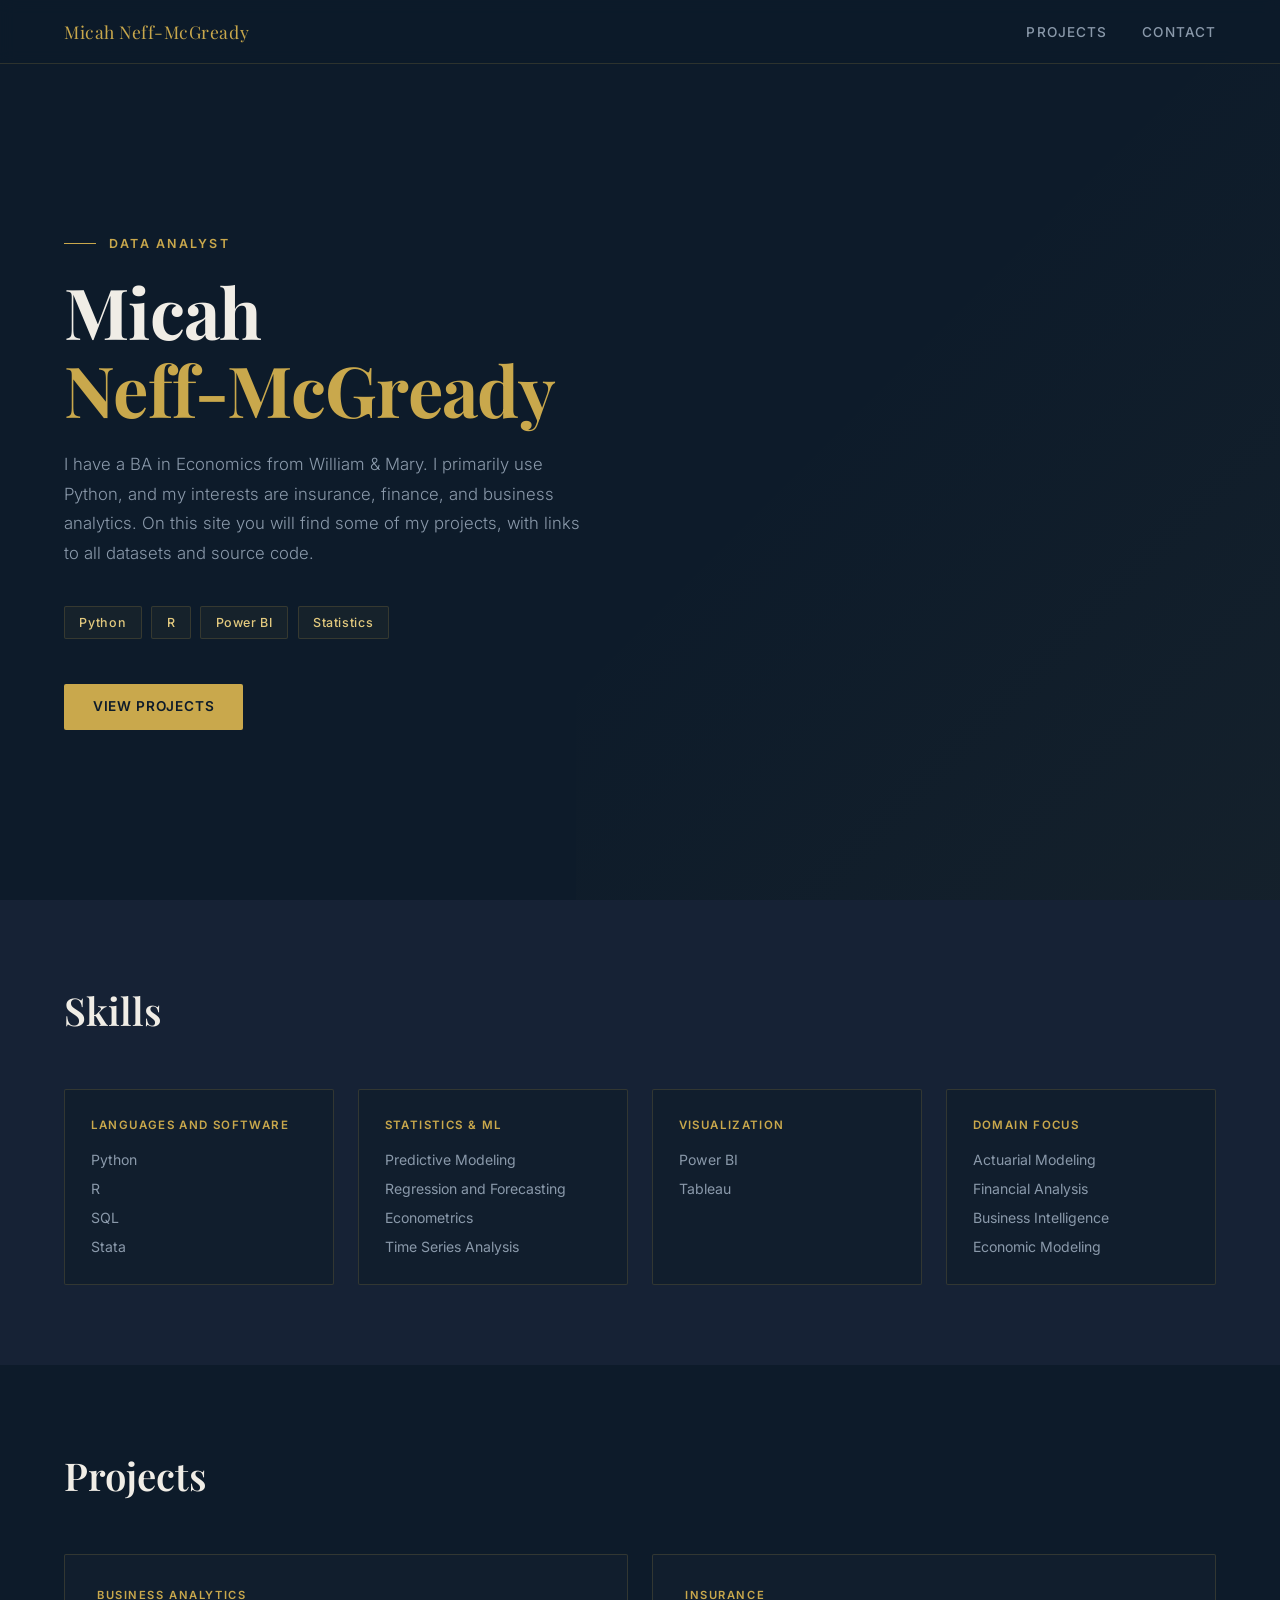
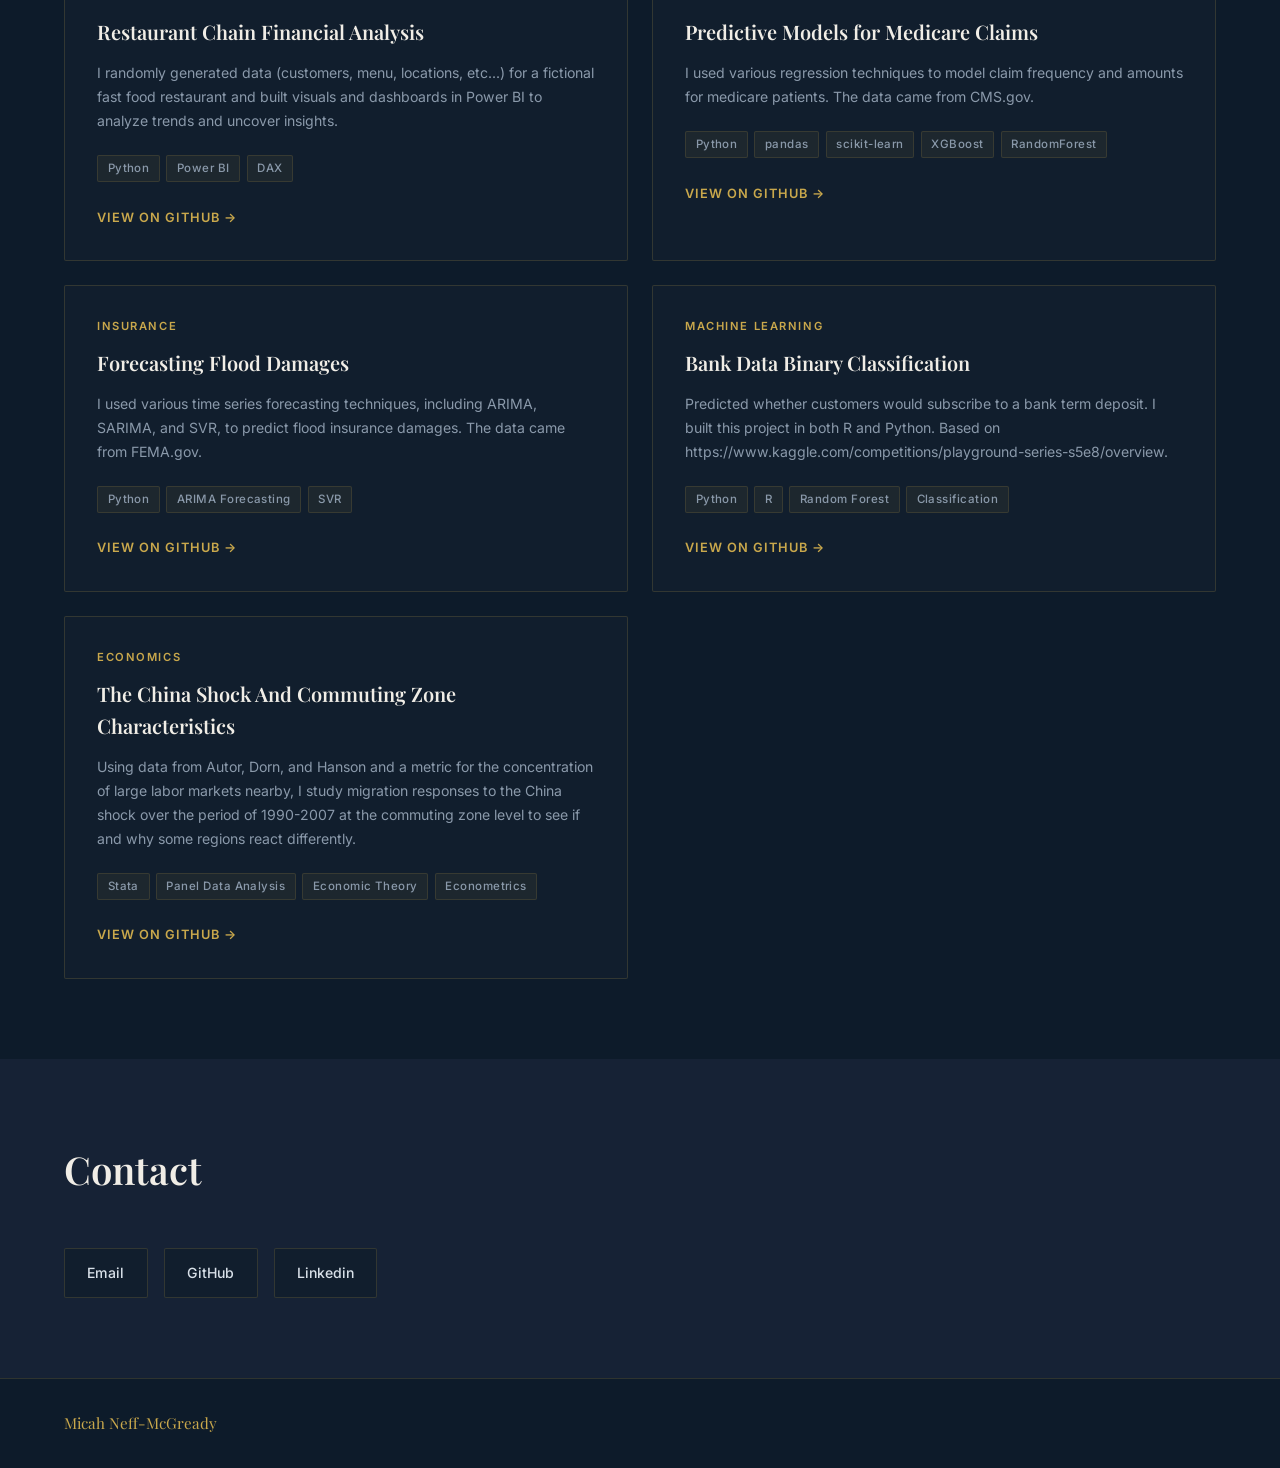
==== portfoliosite.html @ 59cb7c11 "Add portfolio homepage" ====
<html lang="en">

<head>
    <title>Micah Neff-McGready</title>
    <link rel="preconnect" href="https://fonts.googleapis.com">
    <link rel="preconnect" href="https://fonts.gstatic.com" crossorigin>
    <link
        href="https://fonts.googleapis.com/css2?family=Playfair+Display:wght@600;700&family=Inter:wght@300;400;500;600&display=swap"
        rel="stylesheet" />
    <meta charset="UTF-8" />
    <meta name="viewport" content="width=device-width, initial-scale=1.0" />
    <style>
        *,
        *::before,
        *::after {
            box-sizing: border-box;
            margin: 0;
            padding: 0;
        }

        :root {
            --navy: #0D1B2A;
            --navy-mid: #162235;
            --steel: #2C3E55;
            --gold: #C9A84C;
            --gold-lt: #E2C97E;
            --off-white: #F0EDE6;
            --muted: #8A99AA;
            --text: #D8E0E8;
            --card-bg: #111E2D;
            --border: rgba(201, 168, 76, 0.18);
        }

        html {
            scroll-behavior: smooth;
        }

        body {
            font-family: 'Inter', sans-serif;
            background: var(--navy);
            color: var(--text);
            line-height: 1.6;
        }

        /* Navigation Buttons */
        nav {
            position: fixed;
            top: 0;
            left: 0;
            right: 0;
            z-index: 100;
            display: flex;
            justify-content: space-between;
            align-items: center;
            padding: 1.1rem 4rem;
            background: rgba(13, 27, 42, 0.92);
            backdrop-filter: blur(8px);
            border-bottom: 1px solid var(--border);
        }

        .nav-name {
            font-family: 'Playfair Display', serif;
            font-size: 1.1rem;
            color: var(--gold);
            letter-spacing: 0.03em;
        }

        .nav-links {
            display: flex;
            gap: 2.2rem;
            list-style: none;
        }

        .nav-links a {
            text-decoration: none;
            color: var(--muted);
            font-size: 0.85rem;
            font-weight: 500;
            letter-spacing: 0.08em;
            text-transform: uppercase;
            transition: color 0.2s;
        }

        .nav-links a:hover {
            color: var(--gold);
        }

        /*  Hero Image */
        .hero {
            min-height: 100vh;
            display: flex;
            align-items: center;
            padding: 8rem 4rem 4rem;
            position: relative;
            overflow: hidden;
        }

        .hero::before {
            content: '';
            position: absolute;
            top: 0;
            right: 0;
            width: 55%;
            height: 100%;
            background: linear-gradient(135deg, transparent 40%, rgba(201, 168, 76, 0.04) 100%);
            pointer-events: none;
        }

        .hero-content {
            position: relative;
            z-index: 1;
            max-width: 680px;
        }

        .hero-eyebrow {
            font-size: 0.78rem;
            font-weight: 600;
            letter-spacing: 0.18em;
            text-transform: uppercase;
            color: var(--gold);
            margin-bottom: 1.2rem;
            display: flex;
            align-items: center;
            gap: 0.8rem;
        }

        .hero-eyebrow::before {
            content: '';
            display: inline-block;
            width: 32px;
            height: 1px;
            background: var(--gold);
        }

        h1 {
            font-family: 'Playfair Display', serif;
            font-size: clamp(2.8rem, 6vw, 4.4rem);
            font-weight: 700;
            line-height: 1.1;
            color: var(--off-white);
            margin-bottom: 1.4rem;
            letter-spacing: -0.01em;
        }

        h1 span {
            color: var(--gold);
        }

        .hero-bio {
            font-size: 1.05rem;
            font-weight: 300;
            color: var(--muted);
            max-width: 520px;
            margin-bottom: 2.4rem;
            line-height: 1.75;
        }

        .hero-tags {
            display: flex;
            flex-wrap: wrap;
            gap: 0.6rem;
            margin-bottom: 2.8rem;
        }

        .tag {
            padding: 0.35rem 0.9rem;
            border: 1px solid var(--border);
            border-radius: 2px;
            font-size: 0.78rem;
            font-weight: 500;
            color: var(--gold-lt);
            letter-spacing: 0.05em;
            background: rgba(201, 168, 76, 0.05);
        }

        .hero-cta {
            display: flex;
            gap: 1rem;
            flex-wrap: wrap;
        }

        .btn {
            padding: 0.75rem 1.8rem;
            font-size: 0.85rem;
            font-weight: 600;
            letter-spacing: 0.06em;
            text-transform: uppercase;
            text-decoration: none;
            border-radius: 2px;
            transition: all 0.2s;
            cursor: pointer;
            border: none;
        }

        .btn-primary {
            background: var(--gold);
            color: var(--navy);
        }

        .btn-primary:hover {
            background: var(--gold-lt);
        }

        .btn-outline {
            background: transparent;
            color: var(--gold);
            border: 1px solid var(--gold);
        }

        .btn-outline:hover {
            background: rgba(201, 168, 76, 0.08);
        }

        /* Sections */
        section {
            padding: 5rem 4rem;
        }

        .section-label {
            font-size: 0.75rem;
            font-weight: 600;
            letter-spacing: 0.18em;
            text-transform: uppercase;
            color: var(--gold);
            margin-bottom: 0.6rem;
            display: flex;
            align-items: center;
            gap: 0.8rem;
        }

        .section-label::before {
            content: '';
            display: inline-block;
            width: 24px;
            height: 1px;
            background: var(--gold);
        }

        h2 {
            font-family: 'Playfair Display', serif;
            font-size: clamp(1.8rem, 3vw, 2.4rem);
            color: var(--off-white);
            margin-bottom: 3rem;
            font-weight: 600;
        }

        /* Skills */
        .skills-section {
            background: var(--navy-mid);
        }

        .skills-grid {
            display: grid;
            grid-template-columns: repeat(auto-fit, minmax(200px, 1fr));
            gap: 1.5rem;
        }

        .skill-card {
            padding: 1.6rem;
            background: var(--card-bg);
            border: 1px solid var(--border);
            border-radius: 2px;
        }

        .skill-card-title {
            font-size: 0.72rem;
            font-weight: 600;
            letter-spacing: 0.12em;
            text-transform: uppercase;
            color: var(--gold);
            margin-bottom: 0.9rem;
        }

        .skill-list {
            list-style: none;
            display: flex;
            flex-direction: column;
            gap: 0.4rem;
        }

        .skill-list li {
            font-size: 0.88rem;
            color: var(--muted);
            font-weight: 400;
        }

        /* Projects */
        .projects-grid {
            display: grid;
            grid-template-columns: repeat(2, 1fr);
            gap: 1.5rem;
        }

        .project-card:last-child:nth-child(odd) {
            grid-column: 1 / 2;
        }

        .project-card {
            width: 100%;
            max-width: 100%;
        }

        .project-card {
            background: var(--card-bg);
            border: 1px solid var(--border);
            border-radius: 2px;
            padding: 2rem;
            transition: border-color 0.2s, transform 0.2s;
            position: relative;
            overflow: hidden;
        }

        .project-card::before {
            content: '';
            position: absolute;
            top: 0;
            left: 0;
            width: 3px;
            height: 0;
            background: var(--gold);
            transition: height 0.3s ease;
        }

        .project-card:hover {
            border-color: rgba(201, 168, 76, 0.4);
            transform: translateY(-2px);
        }

        .project-card:hover::before {
            height: 100%;
        }

        .project-domain {
            font-size: 0.7rem;
            font-weight: 600;
            letter-spacing: 0.14em;
            text-transform: uppercase;
            color: var(--gold);
            margin-bottom: 0.7rem;
        }

        .project-title {
            font-family: 'Playfair Display', serif;
            font-size: 1.25rem;
            color: var(--off-white);
            margin-bottom: 0.8rem;
            font-weight: 600;
        }

        .project-desc {
            font-size: 0.88rem;
            color: var(--muted);
            line-height: 1.7;
            margin-bottom: 1.4rem;
        }

        .project-stack {
            display: flex;
            flex-wrap: wrap;
            gap: 0.4rem;
            margin-bottom: 1.6rem;
        }

        .stack-tag {
            font-size: 0.72rem;
            font-weight: 500;
            padding: 0.2rem 0.6rem;
            background: rgba(201, 168, 76, 0.07);
            border: 1px solid rgba(201, 168, 76, 0.15);
            border-radius: 2px;
            color: var(--muted);
            letter-spacing: 0.04em;
        }

        .project-link {
            font-size: 0.8rem;
            font-weight: 600;
            letter-spacing: 0.08em;
            text-transform: uppercase;
            color: var(--gold);
            text-decoration: none;
            display: inline-flex;
            align-items: center;
            gap: 0.4rem;
            transition: gap 0.2s;
        }

        .project-link:hover {
            gap: 0.7rem;
        }

        /* Contact */
        .contact-section {
            background: var(--navy-mid);
        }

        .contact-inner {
            max-width: 560px;
        }

        .contact-desc {
            font-size: 1rem;
            color: var(--muted);
            margin-bottom: 2rem;
            line-height: 1.75;
            font-weight: 300;
        }

        .contact-links {
            display: flex;
            gap: 1rem;
            flex-wrap: wrap;
        }

        .contact-item {
            display: flex;
            align-items: center;
            gap: 0.6rem;
            padding: 0.8rem 1.4rem;
            border: 1px solid var(--border);
            border-radius: 2px;
            text-decoration: none;
            color: var(--text);
            font-size: 0.88rem;
            font-weight: 500;
            transition: border-color 0.2s, color 0.2s;
            background: var(--card-bg);
        }

        .contact-item:hover {
            border-color: var(--gold);
            color: var(--gold);
        }

        /* Footer */
        footer {
            padding: 2rem 4rem;
            border-top: 1px solid var(--border);
            display: flex;
            justify-content: space-between;
            align-items: center;
            flex-wrap: wrap;
            gap: 1rem;
        }

        .footer-name {
            font-family: 'Playfair Display', serif;
            color: var(--gold);
            font-size: 0.95rem;
        }

        .footer-note {
            font-size: 0.78rem;
            color: var(--muted);
        }

        @media (max-width: 768px) {
            nav {
                padding: 1rem 1.5rem;
            }

            .nav-links {
                gap: 1.2rem;
            }

            .hero,
            section,
            footer {
                padding-left: 1.5rem;
                padding-right: 1.5rem;
            }

            .hero {
                padding-top: 7rem;
            }
        }
    </style>

</head>

<body>
    <nav>
        <span class="nav-name">Micah Neff-McGready</span>
        <ul class="nav-links">
            <li><a href="#projects">Projects</a></li>
            <li><a href="#contact">Contact</a></li>
        </ul>
    </nav>

    <!--Hero-->
    <section class="hero" id="home">
        <div class="hero-content">
            <div class="hero-eyebrow">Data Analyst</div>
            <h1>Micah<br><span>Neff-McGready</span></h1>
            <p class="hero-bio">
                I have a BA in Economics from William & Mary. I primarily use Python, and my interests are insurance,
                finance, and business analytics.
                On this site you will find some of my projects, with links to all datasets and source code.
            </p>
            <div class="hero-tags">
                <span class="tag">Python</span>
                <span class="tag">R</span>
                <span class="tag">Power BI</span>
                <span class="tag">Statistics</span>
            </div>
            <div class="hero-cta">
                <a href="#projects" class="btn btn-primary">View Projects</a>
            </div>
        </div>
    </section>



    <!--Skills-->
    <section class="skills-section" id="skills">
        <h2>Skills</h2>
        <div class="skills-grid">
            <div class="skill-card">
                <div class="skill-card-title">Languages and Software</div>
                <ul class="skill-list">
                    <li>Python</li>
                    <li>R</li>
                    <li>SQL</li>
                    <li>Stata</li>
                </ul>
            </div>
            <div class="skill-card">
                <div class="skill-card-title">Statistics & ML</div>
                <ul class="skill-list">
                    <li>Predictive Modeling</li>
                    <li>Regression and Forecasting</li>
                    <li>Econometrics</li>
                    <li>Time Series Analysis</li>
                </ul>
            </div>
            <div class="skill-card">
                <div class="skill-card-title">Visualization</div>
                <ul class="skill-list">
                    <li>Power BI</li>
                    <li>Tableau</li>
                </ul>
            </div>
            <div class="skill-card">
                <div class="skill-card-title">Domain Focus</div>
                <ul class="skill-list">
                    <li>Actuarial Modeling</li>
                    <li>Financial Analysis</li>
                    <li>Business Intelligence</li>
                    <li>Economic Modeling</li>
                </ul>
            </div>
        </div>
    </section>


    <!--Projects-->
    <section id="projects">
        <h2>Projects</h2>
        <div class="projects-grid">

            <div class="project-card">
                <div class="project-domain">Business Analytics</div>
                <div class="project-title">Restaurant Chain Financial Analysis</div>
                <p class="project-desc">
                    I randomly generated data (customers, menu, locations, etc...) for a fictional fast food restaurant
                    and built visuals and dashboards in Power BI to analyze trends and uncover insights.
                </p>
                <div class="project-stack">
                    <span class="stack-tag">Python</span>
                    <span class="stack-tag">Power BI</span>
                    <span class="stack-tag">DAX</span>
                </div>
                <a href="https://github.com/micahnmcg36-droid/Restaurant-Business" class="project-link"
                    target="_blank">View on GitHub →</a>
            </div>

            <div class="project-card">
                <div class="project-domain">Insurance</div>
                <div class="project-title">Predictive Models for Medicare Claims</div>
                <p class="project-desc">
                    I used various regression techniques to model claim frequency and amounts for medicare patients. The
                    data came from CMS.gov.
                </p>
                <div class="project-stack">
                    <span class="stack-tag">Python</span>
                    <span class="stack-tag">pandas</span>
                    <span class="stack-tag">scikit-learn</span>
                    <span class="stack-tag">XGBoost</span>
                    <span class="stack-tag">RandomForest</span>
                </div>
                <a href="https://github.com/micahnmcg36-droid/Actuarial-Projects" class="project-link"
                    target="_blank">View on GitHub →</a>
            </div>

            <div class="project-card">
                <div class="project-domain">Insurance</div>
                <div class="project-title">Forecasting Flood Damages</div>
                <p class="project-desc">
                    I used various time series forecasting techniques, including ARIMA, SARIMA, and SVR, to predict
                    flood insurance damages. The data came from FEMA.gov.
                </p>
                <div class="project-stack">
                    <span class="stack-tag">Python</span>
                    <span class="stack-tag">ARIMA Forecasting</span>
                    <span class="stack-tag">SVR</span>
                </div>
                <a href="https://github.com/micahnmcg36-droid/Actuarial-Projects" class="project-link"
                    target="_blank">View on GitHub →</a>
            </div>

            <div class="project-card">
                <div class="project-domain">Machine Learning</div>
                <div class="project-title">Bank Data Binary Classification</div>
                <p class="project-desc">
                    Predicted whether customers would subscribe to a bank term deposit. I built this project in both R
                    and Python. Based on https://www.kaggle.com/competitions/playground-series-s5e8/overview.
                </p>
                <div class="project-stack">
                    <span class="stack-tag">Python</span>
                    <span class="stack-tag">R</span>
                    <span class="stack-tag">Random Forest</span>
                    <span class="stack-tag">Classification</span>
                </div>
                <a href="https://github.com/micahnmcg36-droid/Bank-Data/blob/main/Bank_Data.ipynb" class="project-link"
                    target="_blank">View on GitHub →</a>
            </div>


            <div class="project-card">
                <div class="project-domain">Economics</div>
                <div class="project-title">The China Shock And Commuting Zone Characteristics</div>
                <p class="project-desc">
                    Using data from Autor, Dorn, and Hanson and a metric for the concentration of large labor markets
                    nearby, I study migration responses to the China shock over the period of 1990-2007 at the commuting
                    zone level to see if and why some regions react differently.
                </p>
                <div class="project-stack">
                    <span class="stack-tag">Stata</span>
                    <span class="stack-tag">Panel Data Analysis</span>
                    <span class="stack-tag">Economic Theory</span>
                    <span class="stack-tag">Econometrics</span>
                </div>
                <a href="https://github.com/micahnmcg36-droid/Economics-Projects" class="project-link"
                    target="_blank">View
                    on GitHub →</a>
            </div>
        </div>

    </section>

    <!--Contact-->

    <section class="contact-section" id="contact">
        <div class="contact-inner">
            <h2>Contact</h2>
            <div class="contact-links">
                <a href="mailto:micahnmcg36@gmail.com" class="contact-item">
                     Email
                </a>
                <a href="https://github.com/micahnmcg36-droid" class="contact-item" target="_blank">
                     GitHub
                </a>
                <a href ="https://www.linkedin.com/in/micah-mcg/" class="contact-item" target="_blank">
                    Linkedin
                </a>
            </div>
        </div>
    </section>

    <!--Footer-->
    <footer>
        <span class="footer-name">Micah Neff-McGready</span>
    </footer>

</body>

</html>





</body>

</html>
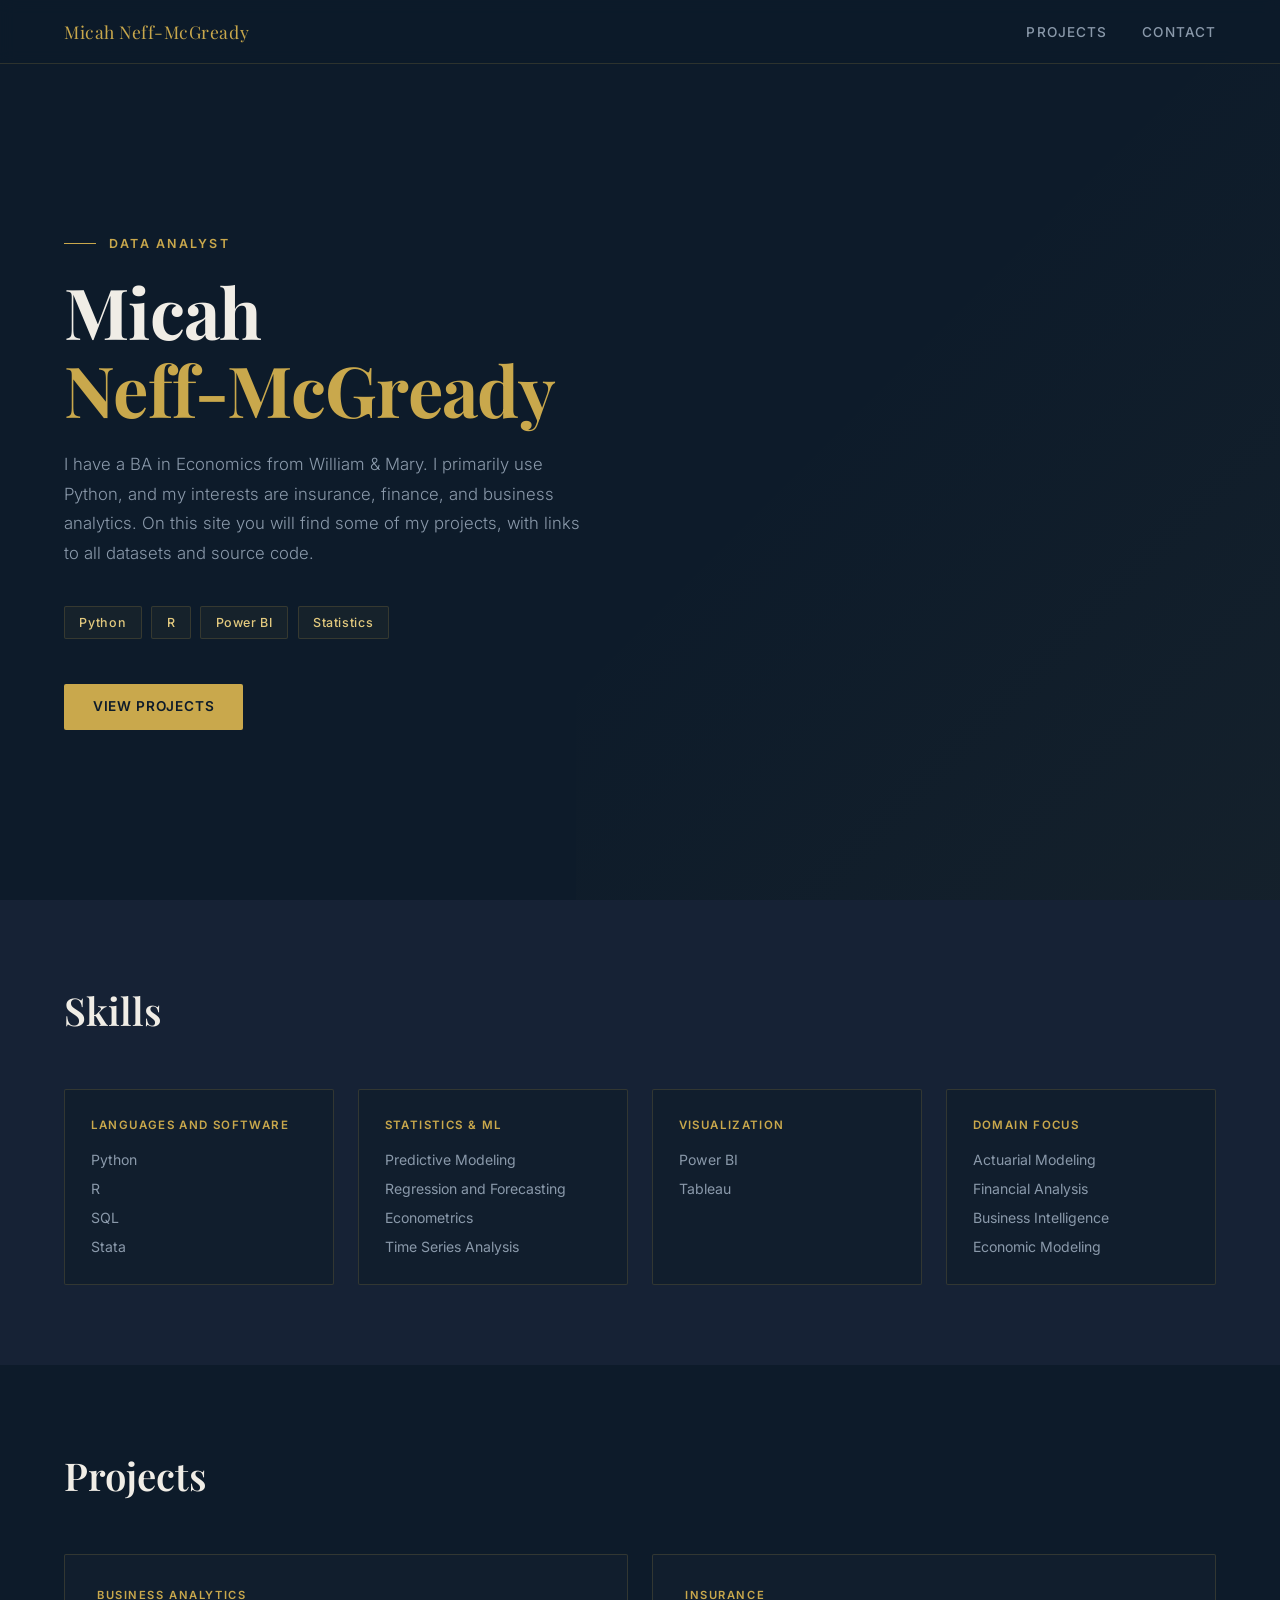
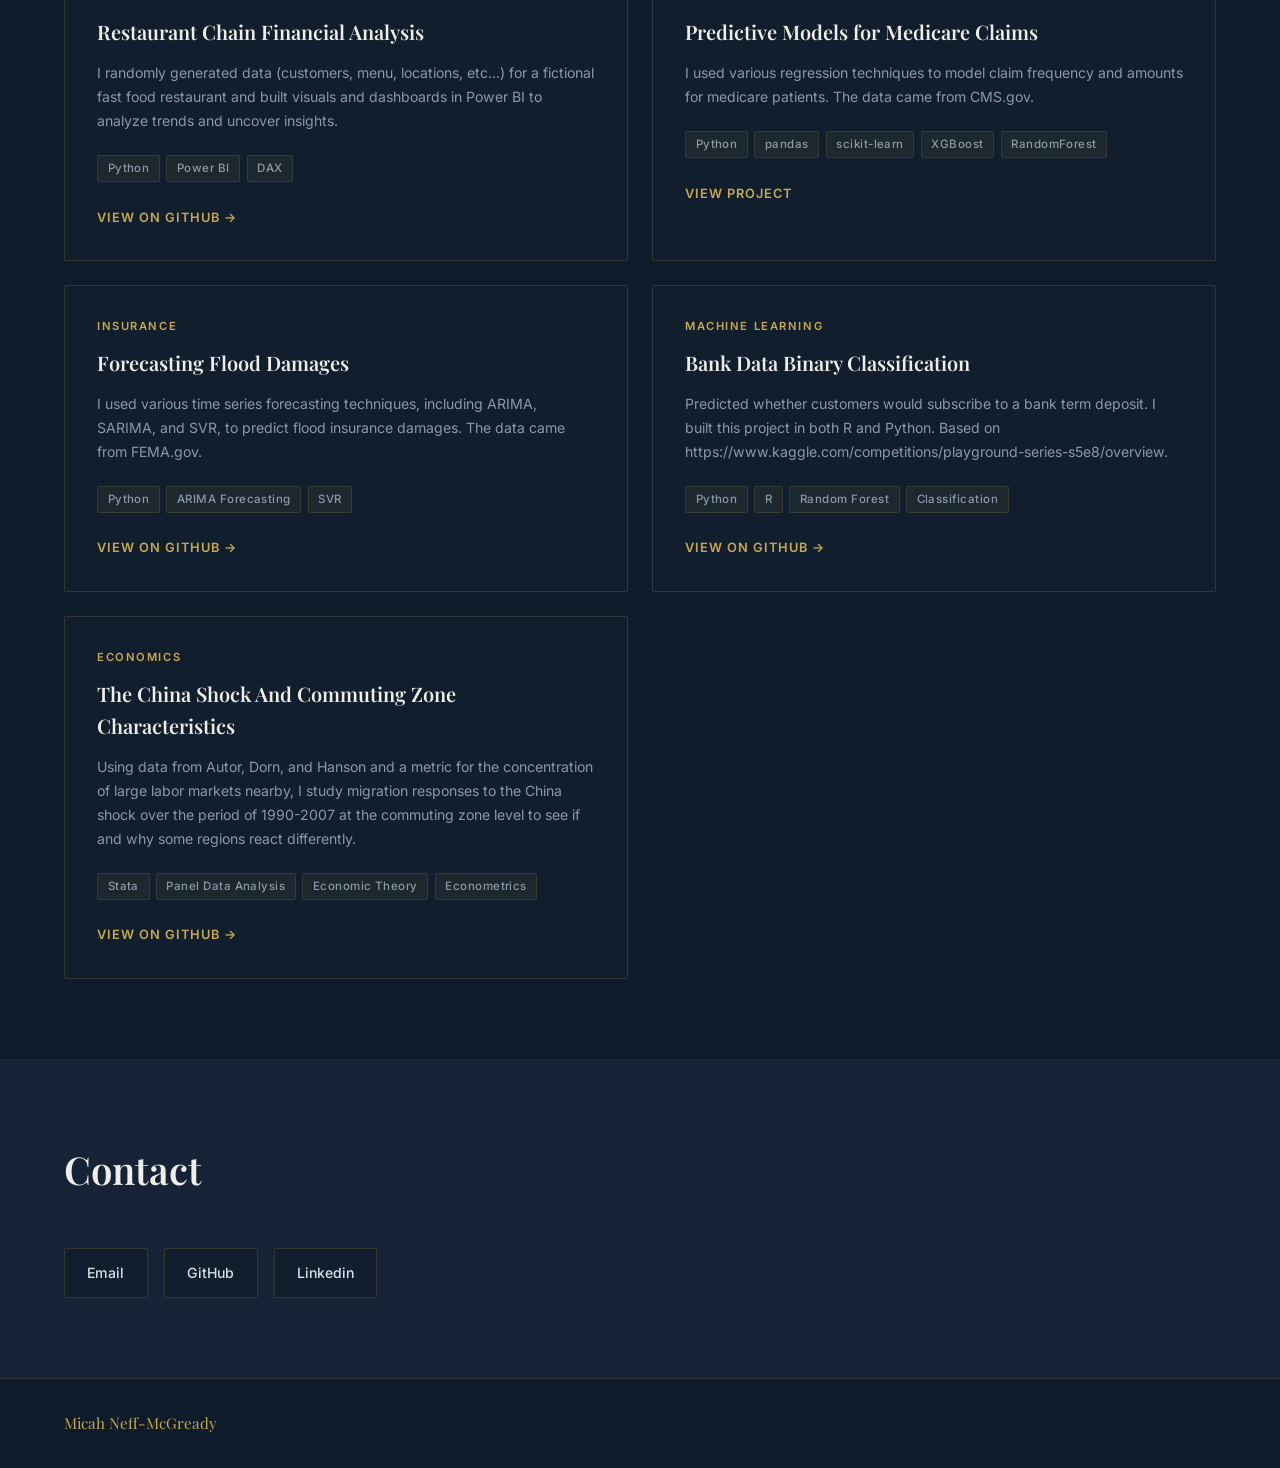
==== commit 3961ec7c: "Fix medicare images project" ====
--- a/portfoliosite.html
+++ b/portfoliosite.html
@@ -588,8 +588,7 @@
                     <span class="stack-tag">XGBoost</span>
                     <span class="stack-tag">RandomForest</span>
                 </div>
-                <a href="https://github.com/micahnmcg36-droid/Actuarial-Projects" class="project-link"
-                    target="_blank">View on GitHub →</a>
+                <a href="projects/medicare.html" class="project-link">View Project </a>
             </div>
 
             <div class="project-card">
